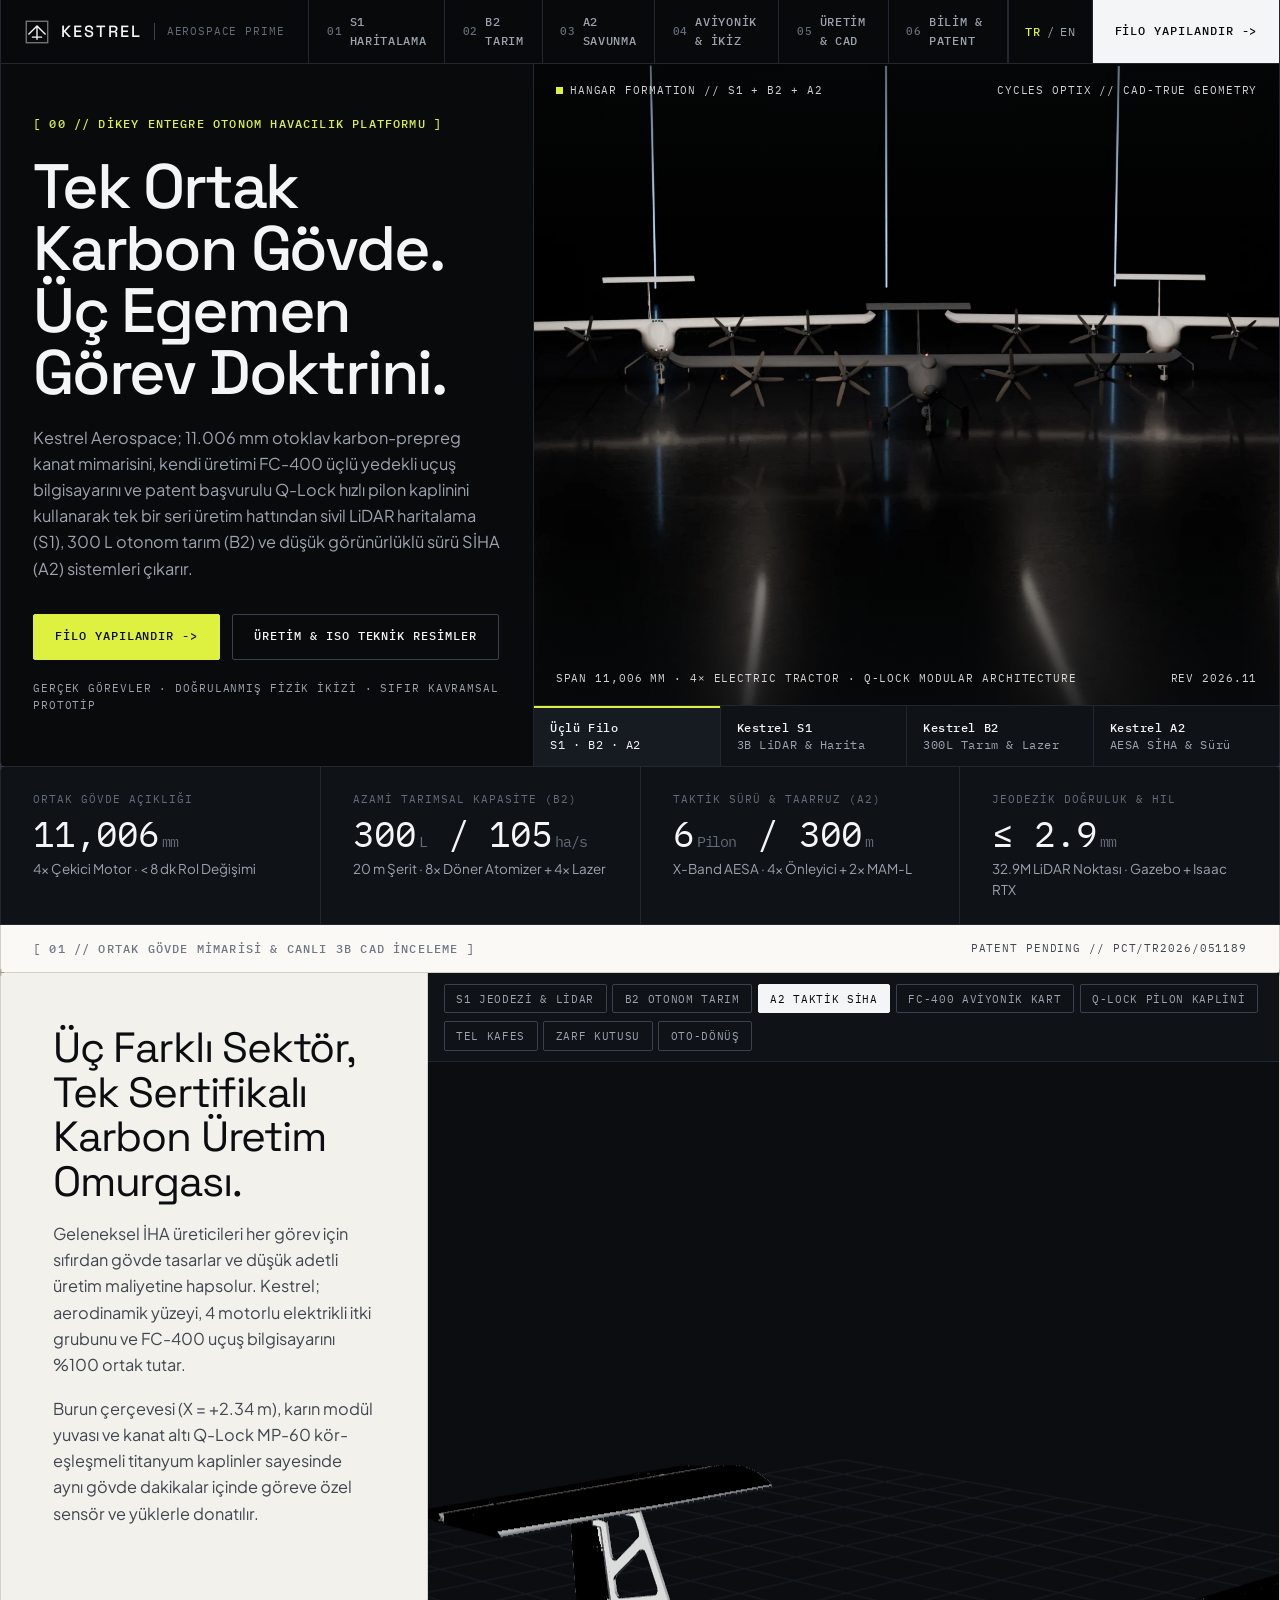
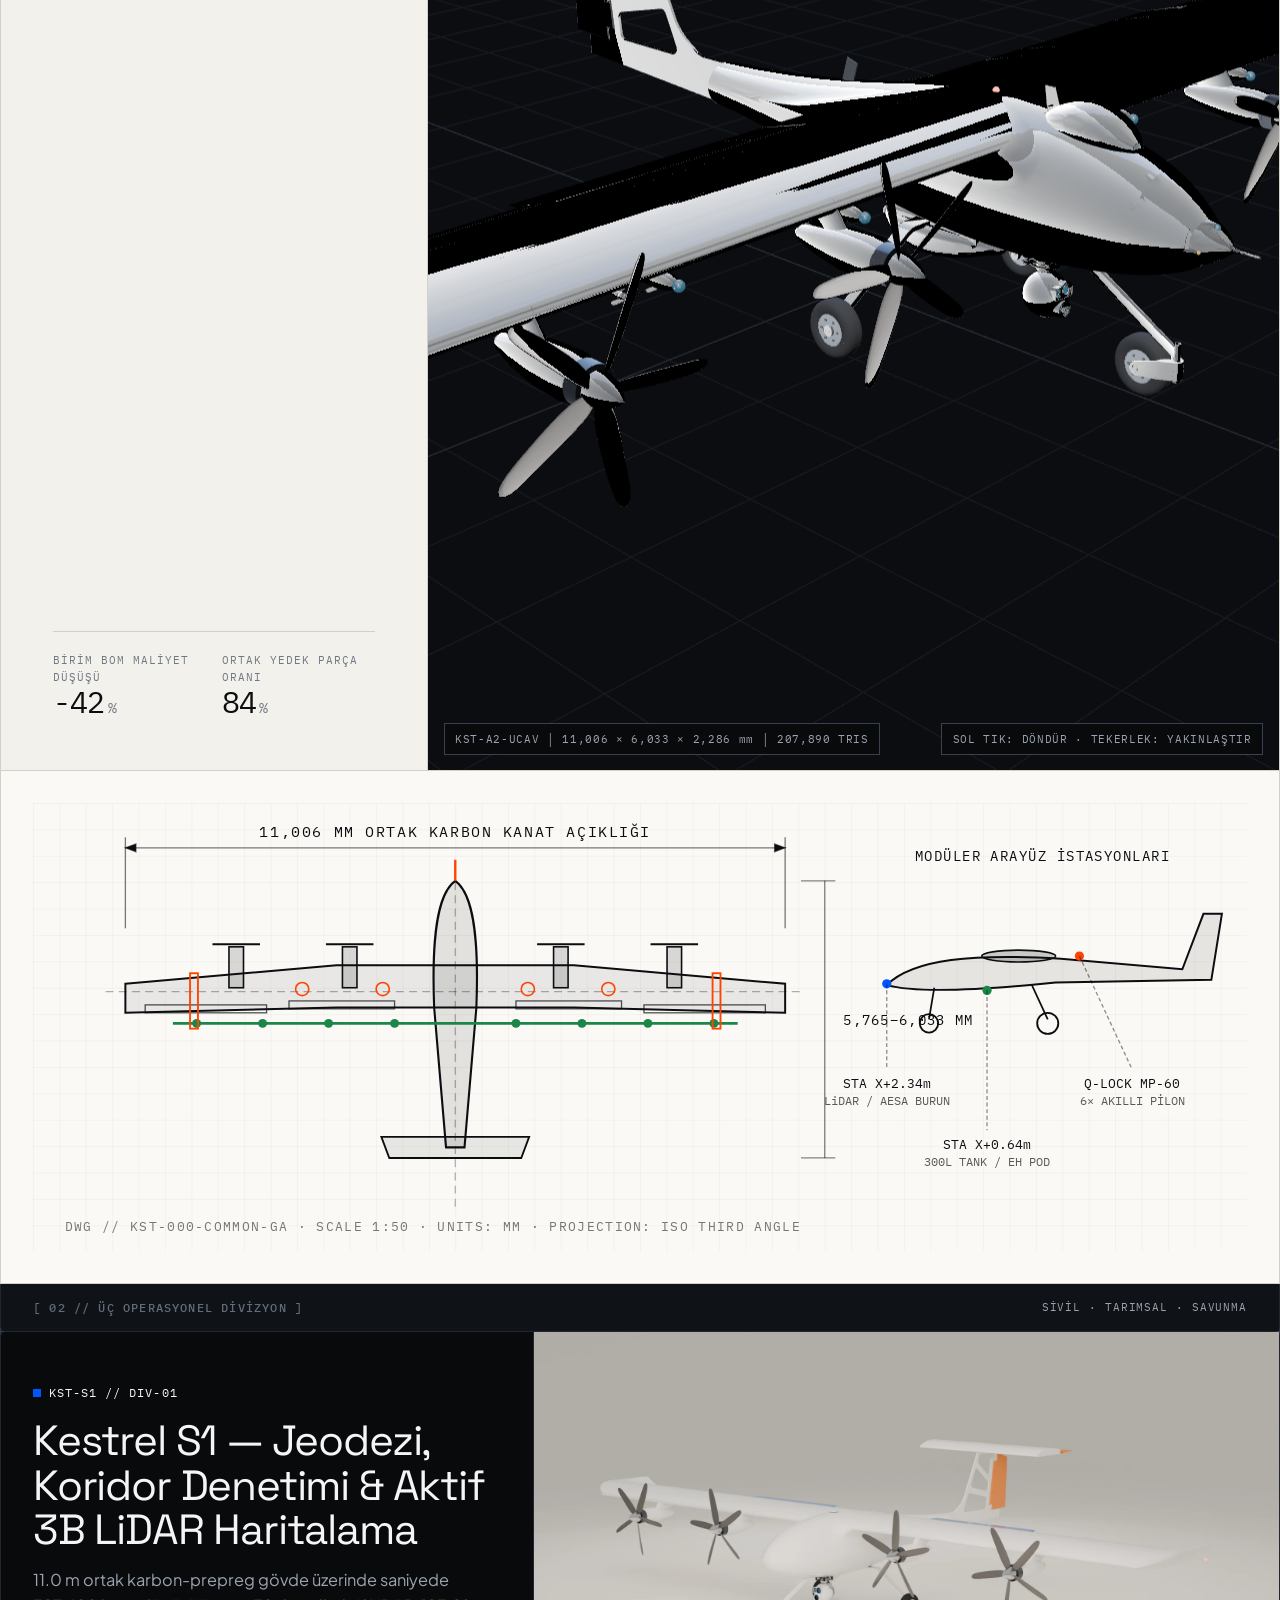
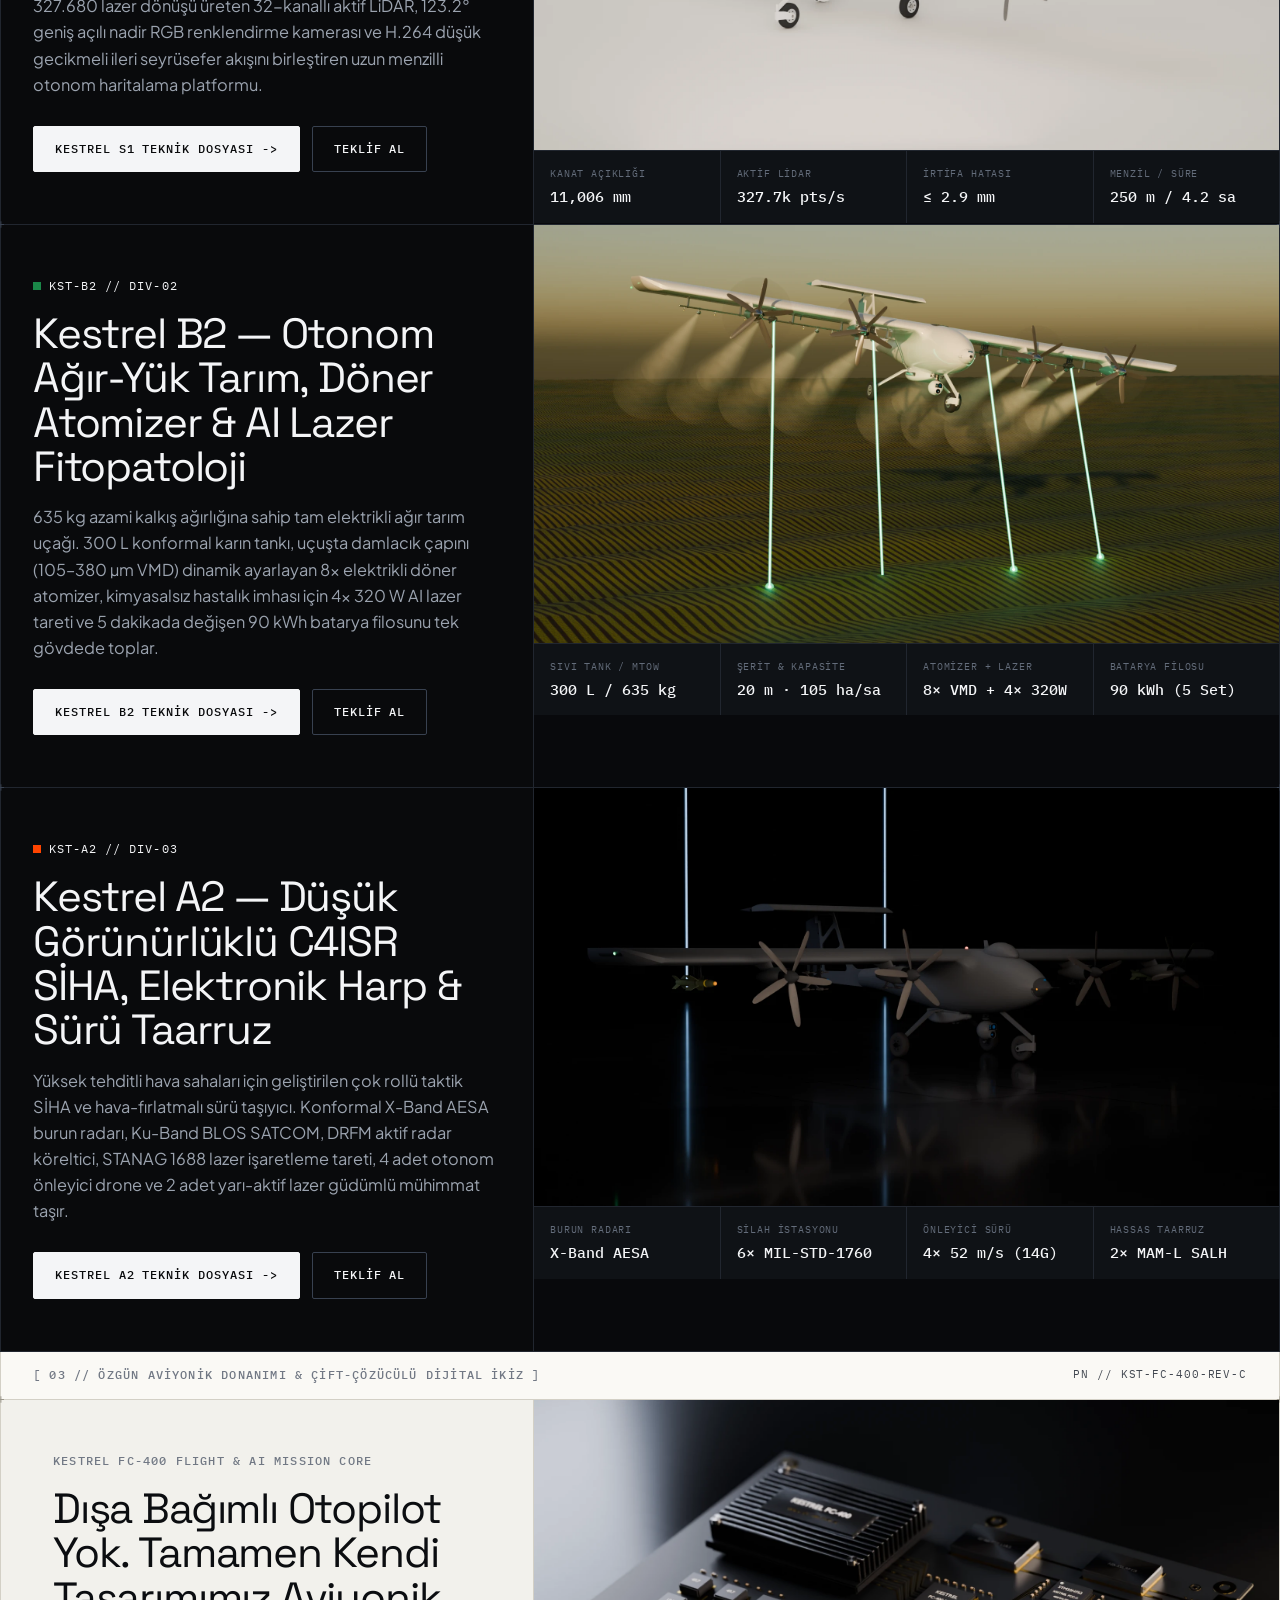
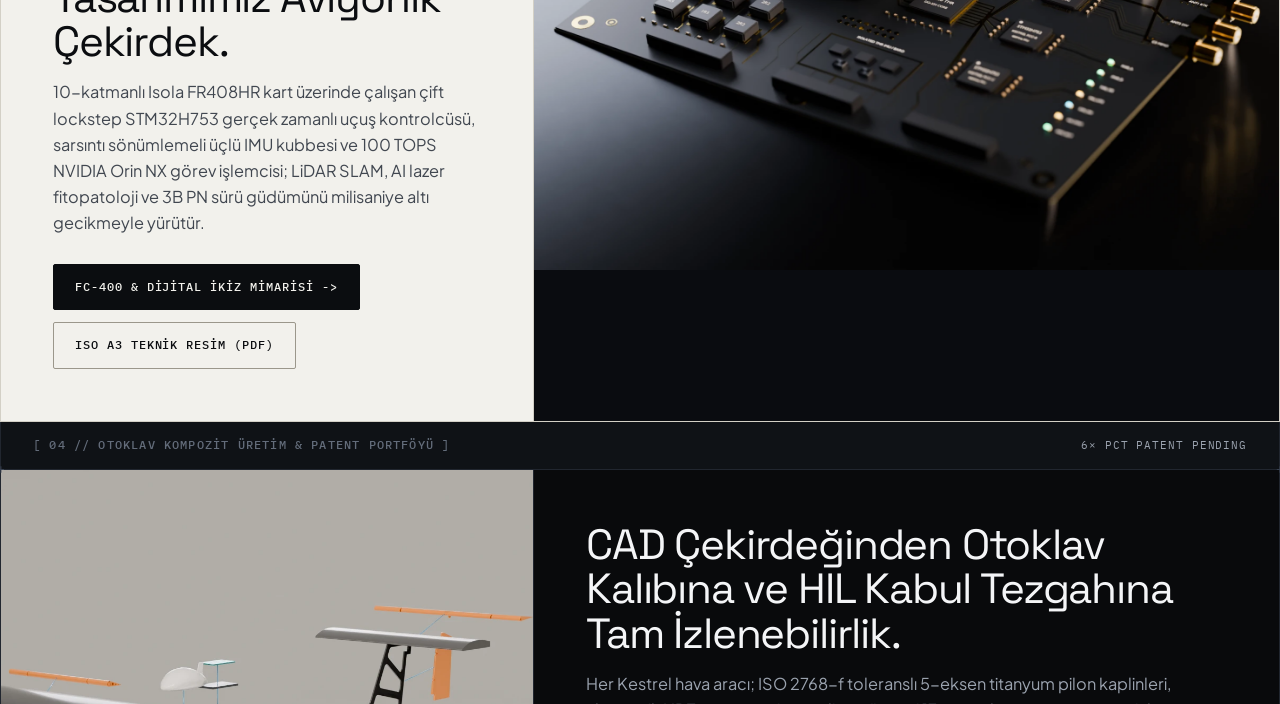
==== index.html @ 2db82fa2 "feat: Kestrel Aerospace corporate platform (S1, B2, A2, FC-400, 3D CAD & ISO blueprints)" ====
<!DOCTYPE html>
<html lang="tr">
<head>
  <meta charset="UTF-8" />
  <meta name="viewport" content="width=device-width, initial-scale=1.0" />
  <title>KESTREL AEROSPACE — Otonom Havacılık, Tarım &amp; Taktik SİHA Sistemleri</title>
  <meta name="description" content="Kestrel Aerospace: 11.0 m ortak karbon-prepreg gövde mimarisi üzerinde S1 Aktif LiDAR Haritalama, B2 300L Otonom Tarım &amp; AI Lazer ve A2 Taktik SİHA &amp; Sürü sistemleri." />
  <link rel="preconnect" href="https://fonts.googleapis.com" />
  <link rel="preconnect" href="https://fonts.gstatic.com" crossorigin />
  <link href="https://fonts.googleapis.com/css2?family=IBM+Plex+Mono:wght@400;500;600&amp;family=Plus+Jakarta+Sans:wght@400;500;600&amp;family=Space+Grotesk:wght@400;500;600&amp;display=swap" rel="stylesheet" />
  <link rel="stylesheet" href="./css/kestrel.css" />
  <link rel="stylesheet" href="./assets/hil_rig_anatomy.css" onerror="this.remove()" />
  <script type="importmap">
  {
    "imports": {
      "three": "./vendor/three.module.js",
      "three/addons/": "./vendor/jsm/"
    }
  }
  </script>
</head>
<body>
  <header class="site-header" id="site-header"></header>
  <main id="app-root"></main>
  <footer class="site-footer" id="site-footer"></footer>
  <script type="module" src="./js/app.js"></script>
</body>
</html>
---- css/kestrel.css ----
/* ==========================================================================
   KESTREL AEROSPACE — INDUSTRIAL & SOVEREIGN AVIATION DESIGN SYSTEM
   Built on aerospace-web-craft (Pyka × Anduril × Quantum-Systems × Boom)
   Zero AI-Slop: 0–2px radii, 1px exposed hairlines, zero neon blur gradients.
   ========================================================================== */

:root {
  --font-display: 'Space Grotesk', -apple-system, BlinkMacSystemFont, sans-serif;
  --font-sans: 'Plus Jakarta Sans', -apple-system, BlinkMacSystemFont, sans-serif;
  --font-mono: 'IBM Plex Mono', ui-monospace, SFMono-Regular, Menlo, monospace;

  /* Dark Hangar / C2 Telemetry Chapter Tokens */
  --bg-obsidian: #090A0C;
  --bg-hangar: #0F1216;
  --bg-panel: #161B22;
  --ink-primary-dark: #F4F5F7;
  --ink-secondary-dark: #9BA3AF;
  --ink-muted-dark: #636C7A;
  --hairline-dark: #21262F;
  --hairline-dark-strong: #384150;

  /* Light Archival Drafting Paper Chapter Tokens */
  --bg-bone: #F2F1EC;
  --bg-paper: #FAF9F5;
  --bg-stone: #E5E3DB;
  --ink-primary-light: #0B0D10;
  --ink-secondary-light: #414750;
  --ink-muted-light: #717884;
  --hairline-light: #D3D0C6;
  --hairline-light-strong: #9B978B;

  /* Strictly Scoped Industrial Signal Accents (<5% area) */
  --signal-volt: #DFF140;
  --accent-s1: #0055FF;
  --accent-b2: #1A8748;
  --accent-b2-hi: #B8DF24;
  --accent-a2: #FF4400;
  --status-ok: #12B76A;
  --status-warn: #F79009;

  --container-max: 1440px;
  --header-h: 64px;
  --cell-pad-sm: 1.25rem;
  --cell-pad-md: 2rem;
  --cell-pad-lg: 3.25rem;
  --section-py: clamp(4rem, 7vw, 6.75rem);
  --radius-none: 0px;
  --radius-micro: 2px;
  --snap-fast: 120ms linear;
  --ease-mech: cubic-bezier(0.16, 1, 0.3, 1);
}

*, *::before, *::after {
  box-sizing: border-box;
}

html {
  font-size: 16px;
  scroll-behavior: smooth;
  -webkit-font-smoothing: antialiased;
  -moz-osx-font-smoothing: grayscale;
  background-color: var(--bg-obsidian);
  color: var(--ink-primary-dark);
}

body {
  margin: 0;
  font-family: var(--font-sans);
  font-weight: 400;
  line-height: 1.55;
  background-color: var(--bg-obsidian);
  color: var(--ink-primary-dark);
  overflow-x: hidden;
}

img, svg, canvas, video {
  display: block;
  max-width: 100%;
}

button, input, select, textarea {
  font-family: inherit;
}

/* Numeric Precision Discipline */
.tnum, table, .metric-val, .spec-val, .eyebrow, .mono, code {
  font-variant-numeric: tabular-nums slashed-zero;
  font-feature-settings: "tnum" 1, "zero" 1;
}

.mono {
  font-family: var(--font-mono);
}

/* Chapter Themes */
[data-theme="dark"] {
  --bg-canvas: var(--bg-obsidian);
  --bg-surface: var(--bg-hangar);
  --bg-elevated: var(--bg-panel);
  --ink-primary: var(--ink-primary-dark);
  --ink-secondary: var(--ink-secondary-dark);
  --ink-muted: var(--ink-muted-dark);
  --hairline: var(--hairline-dark);
  --hairline-strong: var(--hairline-dark-strong);
  background-color: var(--bg-canvas);
  color: var(--ink-primary);
}

[data-theme="light"] {
  --bg-canvas: var(--bg-bone);
  --bg-surface: var(--bg-paper);
  --bg-elevated: var(--bg-stone);
  --ink-primary: var(--ink-primary-light);
  --ink-secondary: var(--ink-secondary-light);
  --ink-muted: var(--ink-muted-light);
  --hairline: var(--hairline-light);
  --hairline-strong: var(--hairline-light-strong);
  background-color: var(--bg-canvas);
  color: var(--ink-primary);
}

[data-div="s1"] { --accent-div: var(--accent-s1); }
[data-div="b2"] { --accent-div: var(--accent-b2); }
[data-div="a2"] { --accent-div: var(--accent-a2); }

/* ==========================================================================
   STICKY SWISS AEROSPACE HEADER & NAVIGATION
   ========================================================================== */
.site-header {
  position: sticky;
  top: 0;
  z-index: 90;
  height: var(--header-h);
  width: 100%;
  background: rgba(9, 10, 12, 0.92);
  backdrop-filter: blur(8px);
  border-bottom: 1px solid var(--hairline-dark);
  color: var(--ink-primary-dark);
}

.header-inner {
  max-width: var(--container-max);
  height: 100%;
  margin: 0 auto;
  border-inline: 1px solid var(--hairline-dark);
  display: flex;
  align-items: stretch;
  justify-content: space-between;
}

.brand-cell {
  display: flex;
  align-items: center;
  gap: 0.75rem;
  padding: 0 1.5rem;
  border-right: 1px solid var(--hairline-dark);
  text-decoration: none;
  color: var(--ink-primary-dark);
  white-space: nowrap;
}

.brand-mark {
  width: 24px;
  height: 24px;
  flex-shrink: 0;
}

.brand-wordmark {
  font-family: var(--font-display);
  font-weight: 500;
  font-size: 1.02rem;
  letter-spacing: 0.12em;
  text-transform: uppercase;
}

.brand-sub {
  font-family: var(--font-mono);
  font-size: 0.66rem;
  letter-spacing: 0.08em;
  color: var(--ink-muted-dark);
  border-left: 1px solid var(--hairline-dark-strong);
  padding-left: 0.75rem;
}

.nav-links {
  display: flex;
  align-items: stretch;
  flex: 1;
}

.nav-item {
  display: inline-flex;
  align-items: center;
  gap: 0.45rem;
  padding: 0 1.1rem;
  border-right: 1px solid var(--hairline-dark);
  font-family: var(--font-mono);
  font-size: 0.73rem;
  font-weight: 500;
  letter-spacing: 0.06em;
  text-transform: uppercase;
  color: var(--ink-secondary-dark);
  text-decoration: none;
  background: transparent;
  border-top: none;
  border-bottom: none;
  border-left: none;
  cursor: pointer;
  transition: color var(--snap-fast), background-color var(--snap-fast);
  position: relative;
}

.nav-item .idx {
  color: var(--ink-muted-dark);
  font-size: 0.68rem;
}

.nav-item:hover,
.nav-item.active {
  color: var(--ink-primary-dark);
  background-color: var(--bg-hangar);
}

.nav-item.active::after {
  content: '';
  position: absolute;
  left: 0;
  right: 0;
  bottom: 0;
  height: 2px;
  background: var(--signal-volt);
}

.header-actions {
  display: flex;
  align-items: stretch;
}

.lang-toggle {
  display: inline-flex;
  align-items: center;
  gap: 0.35rem;
  padding: 0 1rem;
  border: none;
  border-left: 1px solid var(--hairline-dark);
  background: transparent;
  color: var(--ink-secondary-dark);
  font-family: var(--font-mono);
  font-size: 0.72rem;
  letter-spacing: 0.08em;
  cursor: pointer;
  transition: background-color var(--snap-fast), color var(--snap-fast);
}

.lang-toggle:hover {
  background: var(--bg-hangar);
  color: var(--ink-primary-dark);
}

.lang-toggle .active-lang {
  color: var(--signal-volt);
  font-weight: 500;
}

.header-cta {
  display: inline-flex;
  align-items: center;
  gap: 0.5rem;
  padding: 0 1.35rem;
  background: var(--ink-primary-dark);
  color: var(--bg-obsidian);
  border-left: 1px solid var(--hairline-dark);
  font-family: var(--font-mono);
  font-size: 0.73rem;
  font-weight: 500;
  letter-spacing: 0.08em;
  text-transform: uppercase;
  text-decoration: none;
  transition: background-color var(--snap-fast), color var(--snap-fast);
  white-space: nowrap;
}

.header-cta:hover {
  background: var(--signal-volt);
  color: var(--bg-obsidian);
}

.mobile-menu-btn {
  display: none;
  align-items: center;
  justify-content: center;
  width: 56px;
  background: transparent;
  border: none;
  border-left: 1px solid var(--hairline-dark);
  color: var(--ink-primary-dark);
  font-family: var(--font-mono);
  font-size: 0.75rem;
  cursor: pointer;
}

/* ==========================================================================
   STRUCTURAL 12-COLUMN SWISS HAIRLINE GRID & REGISTRATION MARKS
   ========================================================================== */
.chapter {
  width: 100%;
  border-bottom: 1px solid var(--hairline);
  position: relative;
}

.rail {
  max-width: var(--container-max);
  margin: 0 auto;
  border-inline: 1px solid var(--hairline);
  position: relative;
}

.fiducial-row {
  position: relative;
}

.fiducial-row::before,
.fiducial-row::after {
  content: '+';
  position: absolute;
  top: -8px;
  font-family: var(--font-mono);
  font-size: 13px;
  line-height: 1;
  color: var(--hairline-strong);
  pointer-events: none;
  z-index: 4;
}

.fiducial-row::before { left: -4.5px; }
.fiducial-row::after { right: -4.5px; }

.section-header-bar {
  display: flex;
  align-items: center;
  justify-content: space-between;
  gap: 1rem;
  padding: 0.9rem var(--cell-pad-md);
  border-bottom: 1px solid var(--hairline);
  background: var(--bg-surface);
}

.eyebrow {
  font-family: var(--font-mono);
  font-size: 0.74rem;
  font-weight: 500;
  letter-spacing: 0.10em;
  text-transform: uppercase;
  color: var(--ink-muted);
}

.eyebrow-tag {
  font-family: var(--font-mono);
  font-size: 0.70rem;
  letter-spacing: 0.08em;
  text-transform: uppercase;
  color: var(--ink-secondary);
}

/* Typography Hierarchy */
.h-hero {
  font-family: var(--font-display);
  font-size: clamp(2.45rem, 4.9vw, 4.75rem);
  font-weight: 500;
  line-height: 0.99;
  letter-spacing: -0.035em;
  margin: 0;
}

.h-chapter {
  font-family: var(--font-display);
  font-size: clamp(1.85rem, 3.3vw, 3.15rem);
  font-weight: 400;
  line-height: 1.05;
  letter-spacing: -0.028em;
  margin: 0;
}

.h-sub {
  font-family: var(--font-display);
  font-size: clamp(1.2rem, 1.7vw, 1.55rem);
  font-weight: 500;
  line-height: 1.18;
  letter-spacing: -0.016em;
  margin: 0;
}

.prose {
  font-size: 1.02rem;
  line-height: 1.6;
  color: var(--ink-secondary);
  max-width: 62ch;
  margin: 0;
}

/* Hairline Cell Layouts */
.cells-4 {
  display: grid;
  grid-template-columns: repeat(4, minmax(0, 1fr));
  gap: 1px;
  background: var(--hairline);
}

.cells-3 {
  display: grid;
  grid-template-columns: repeat(3, minmax(0, 1fr));
  gap: 1px;
  background: var(--hairline);
}

.cells-2 {
  display: grid;
  grid-template-columns: repeat(2, minmax(0, 1fr));
  gap: 1px;
  background: var(--hairline);
}

.split-4-8 {
  display: grid;
  grid-template-columns: 4fr 8fr;
  gap: 1px;
  background: var(--hairline);
}

.split-5-7 {
  display: grid;
  grid-template-columns: 5fr 7fr;
  gap: 1px;
  background: var(--hairline);
}

.cell {
  background: var(--bg-canvas);
  padding: var(--cell-pad-md);
}

.cell-surface {
  background: var(--bg-surface);
  padding: var(--cell-pad-md);
}

.cell-lg {
  background: var(--bg-canvas);
  padding: var(--cell-pad-lg);
}

/* Mechanical Buttons */
.btn-row {
  display: flex;
  flex-wrap: wrap;
  gap: 0.75rem;
  align-items: center;
}

.btn {
  display: inline-flex;
  align-items: center;
  gap: 0.65rem;
  padding: 0.8rem 1.3rem;
  border-radius: var(--radius-micro);
  border: 1px solid var(--ink-primary);
  background: var(--ink-primary);
  color: var(--bg-canvas);
  font-family: var(--font-mono);
  font-size: 0.76rem;
  font-weight: 500;
  letter-spacing: 0.08em;
  text-transform: uppercase;
  text-decoration: none;
  cursor: pointer;
  transition: background-color var(--snap-fast), color var(--snap-fast), border-color var(--snap-fast);
}

.btn:hover {
  background: transparent;
  color: var(--ink-primary);
}

.btn-outline {
  background: transparent;
  color: var(--ink-primary);
  border: 1px solid var(--hairline-strong);
}

.btn-outline:hover {
  background: var(--ink-primary);
  color: var(--bg-canvas);
  border-color: var(--ink-primary);
}

.btn-volt {
  background: var(--signal-volt);
  color: #090A0C;
  border-color: var(--signal-volt);
}

.btn-volt:hover {
  background: transparent;
  color: var(--signal-volt);
}

/* ==========================================================================
   HERO CHAPTER & METRIC LEDGER
   ========================================================================== */
.hero-grid {
  display: grid;
  grid-template-columns: 5fr 7fr;
  gap: 1px;
  background: var(--hairline);
  min-height: 610px;
}

.hero-copy-cell {
  background: var(--bg-canvas);
  padding: clamp(2.2rem, 4vw, 3.75rem) var(--cell-pad-md);
  display: flex;
  flex-direction: column;
  justify-content: space-between;
  gap: 2rem;
}

.hero-media-cell {
  background: #07080A;
  position: relative;
  overflow: hidden;
  display: flex;
  flex-direction: column;
  justify-content: space-between;
}

.hero-render-wrap {
  position: relative;
  width: 100%;
  flex: 1;
  min-height: 440px;
  background: #07080A;
}

.hero-render-wrap img {
  width: 100%;
  height: 100%;
  object-fit: cover;
  object-position: center;
}

.hero-hud-overlay {
  position: absolute;
  inset: 0;
  pointer-events: none;
  display: flex;
  flex-direction: column;
  justify-content: space-between;
  padding: 1.15rem 1.35rem;
  background: linear-gradient(180deg, rgba(9,10,12,0.52) 0%, rgba(9,10,12,0) 26%, rgba(9,10,12,0) 72%, rgba(9,10,12,0.78) 100%);
}

.hud-bar {
  display: flex;
  justify-content: space-between;
  align-items: center;
  gap: 1rem;
  font-family: var(--font-mono);
  font-size: 0.70rem;
  letter-spacing: 0.08em;
  color: rgba(244, 245, 247, 0.86);
  text-transform: uppercase;
}

.status-dot {
  display: inline-block;
  width: 7px;
  height: 7px;
  background: var(--signal-volt);
  margin-right: 0.45rem;
}

.hero-switcher-bar {
  display: grid;
  grid-template-columns: repeat(4, minmax(0, 1fr));
  gap: 1px;
  background: var(--hairline-dark);
  border-top: 1px solid var(--hairline-dark);
}

.hero-switch-btn {
  background: var(--bg-hangar);
  color: var(--ink-secondary-dark);
  border: none;
  padding: 0.85rem 1rem;
  text-align: left;
  cursor: pointer;
  font-family: var(--font-mono);
  font-size: 0.72rem;
  letter-spacing: 0.05em;
  transition: background-color var(--snap-fast), color var(--snap-fast);
}

.hero-switch-btn strong {
  display: block;
  color: var(--ink-primary-dark);
  font-weight: 500;
  margin-bottom: 0.15rem;
}

.hero-switch-btn.active,
.hero-switch-btn:hover {
  background: var(--bg-panel);
  color: var(--ink-primary-dark);
}

.hero-switch-btn.active {
  box-shadow: inset 0 2px 0 var(--signal-volt);
}

/* Metric Cells */
.metric-cell {
  background: var(--bg-surface);
  padding: 1.5rem var(--cell-pad-md);
  display: flex;
  flex-direction: column;
  gap: 0.4rem;
}

.metric-label {
  font-family: var(--font-mono);
  font-size: 0.70rem;
  letter-spacing: 0.09em;
  text-transform: uppercase;
  color: var(--ink-muted);
}

.metric-val {
  font-family: var(--font-mono);
  font-size: clamp(1.75rem, 2.8vw, 2.65rem);
  font-weight: 400;
  letter-spacing: -0.03em;
  line-height: 1.05;
  color: var(--ink-primary);
}

.metric-val .unit {
  font-size: 0.92rem;
  color: var(--ink-muted);
  margin-left: 0.2rem;
}

.metric-sub {
  font-size: 0.84rem;
  color: var(--ink-secondary);
}

/* Commercial Sub-Bar (Pyka Pelican-2 style) */
.commercial-strip {
  display: flex;
  flex-wrap: wrap;
  align-items: center;
  justify-content: space-between;
  gap: 1rem;
  padding: 0.95rem var(--cell-pad-md);
  border-bottom: 1px solid var(--hairline);
  background: var(--bg-surface);
  font-family: var(--font-mono);
  font-size: 0.78rem;
  letter-spacing: 0.05em;
}

.commercial-strip .pipes {
  display: flex;
  flex-wrap: wrap;
  gap: 1.25rem;
  align-items: center;
}

.commercial-strip .pipe-sep {
  color: var(--hairline-strong);
}

/* ==========================================================================
   DIVISION SHOWCASE CARDS & ORTHOGRAPHIC SILHOUETTES
   ========================================================================== */
.division-row {
  display: grid;
  grid-template-columns: 5fr 7fr;
  gap: 1px;
  background: var(--hairline);
  border-bottom: 1px solid var(--hairline);
}

.division-row:last-child {
  border-bottom: none;
}

.division-info {
  background: var(--bg-canvas);
  padding: var(--cell-pad-lg) var(--cell-pad-md);
  display: flex;
  flex-direction: column;
  justify-content: space-between;
  gap: 1.75rem;
}

.division-badge {
  display: inline-flex;
  align-items: center;
  gap: 0.5rem;
  font-family: var(--font-mono);
  font-size: 0.72rem;
  letter-spacing: 0.09em;
  text-transform: uppercase;
  color: var(--ink-primary);
}

.division-badge::before {
  content: '';
  width: 8px;
  height: 8px;
  background: var(--accent-div, var(--signal-volt));
}

.division-visual {
  background: #08090C;
  display: flex;
  flex-direction: column;
}

.division-render {
  width: 100%;
  aspect-ratio: 16 / 9;
  object-fit: cover;
  border-bottom: 1px solid var(--hairline);
}

.mini-spec-strip {
  display: grid;
  grid-template-columns: repeat(4, minmax(0, 1fr));
  gap: 1px;
  background: var(--hairline);
}

.mini-spec {
  background: var(--bg-surface);
  padding: 0.85rem 1rem;
}

.mini-spec .k {
  display: block;
  font-family: var(--font-mono);
  font-size: 0.65rem;
  letter-spacing: 0.08em;
  text-transform: uppercase;
  color: var(--ink-muted);
  margin-bottom: 0.2rem;
}

.mini-spec .v {
  font-family: var(--font-mono);
  font-size: 0.92rem;
  font-weight: 500;
  color: var(--ink-primary);
}

/* ==========================================================================
   INTERACTIVE THREE.JS 3D CAD / GLB HARDWARE VIEWPORT
   ========================================================================== */
.cad-viewer-shell {
  background: #0B0D11;
  color: var(--ink-primary-dark);
  display: flex;
  flex-direction: column;
  height: 100%;
  min-height: 520px;
}

.cad-toolbar {
  display: flex;
  flex-wrap: wrap;
  justify-content: space-between;
  align-items: center;
  gap: 0.5rem;
  padding: 0.65rem 1rem;
  border-bottom: 1px solid var(--hairline-dark);
  background: var(--bg-hangar);
}

.cad-btn-group {
  display: flex;
  flex-wrap: wrap;
  gap: 0.35rem;
}

.cad-chip {
  padding: 0.42rem 0.72rem;
  border-radius: var(--radius-micro);
  border: 1px solid var(--hairline-dark-strong);
  background: transparent;
  color: var(--ink-secondary-dark);
  font-family: var(--font-mono);
  font-size: 0.69rem;
  letter-spacing: 0.06em;
  text-transform: uppercase;
  cursor: pointer;
  transition: all var(--snap-fast);
}

.cad-chip:hover,
.cad-chip.active {
  background: var(--ink-primary-dark);
  color: var(--bg-obsidian);
  border-color: var(--ink-primary-dark);
}

.cad-stage {
  position: relative;
  flex: 1;
  min-height: 430px;
  width: 100%;
  cursor: grab;
  overflow: hidden;
}

.cad-stage:active {
  cursor: grabbing;
}

.cad-stage canvas {
  width: 100% !important;
  height: 100% !important;
  display: block;
}

.cad-telemetry-overlay {
  position: absolute;
  left: 1rem;
  bottom: 0.9rem;
  right: 1rem;
  display: flex;
  justify-content: space-between;
  align-items: flex-end;
  pointer-events: none;
  font-family: var(--font-mono);
  font-size: 0.69rem;
  letter-spacing: 0.06em;
  color: var(--ink-secondary-dark);
}

.cad-dim-pill {
  background: rgba(9, 10, 12, 0.84);
  border: 1px solid var(--hairline-dark-strong);
  padding: 0.4rem 0.65rem;
}

/* ==========================================================================
   SPECIFICATION TABLES & COMPARE MATRIX
   ========================================================================== */
.spec-tabs {
  display: flex;
  flex-wrap: wrap;
  border-bottom: 1px solid var(--hairline);
  background: var(--bg-surface);
}

.spec-tab-btn {
  padding: 0.9rem 1.35rem;
  border: none;
  border-right: 1px solid var(--hairline);
  background: transparent;
  color: var(--ink-muted);
  font-family: var(--font-mono);
  font-size: 0.74rem;
  font-weight: 500;
  letter-spacing: 0.08em;
  text-transform: uppercase;
  cursor: pointer;
  transition: all var(--snap-fast);
}

.spec-tab-btn.active,
.spec-tab-btn:hover {
  background: var(--bg-canvas);
  color: var(--ink-primary);
}

.spec-tab-btn.active {
  box-shadow: inset 0 2px 0 var(--ink-primary);
}

.spec-table {
  width: 100%;
  border-collapse: collapse;
  font-size: 0.92rem;
}

.spec-table th,
.spec-table td {
  padding: 0.88rem 1.25rem;
  border-bottom: 1px solid var(--hairline);
  text-align: left;
  vertical-align: top;
}

.spec-table th {
  font-family: var(--font-mono);
  font-size: 0.72rem;
  font-weight: 500;
  letter-spacing: 0.08em;
  text-transform: uppercase;
  color: var(--ink-muted);
  width: 36%;
}

.spec-table td.val {
  font-family: var(--font-mono);
  font-weight: 500;
  color: var(--ink-primary);
}

.spec-table tr:last-child th,
.spec-table tr:last-child td {
  border-bottom: none;
}

/* ==========================================================================
   ISO ENGINEERING BLUEPRINTS, PATENTS & CALCULATORS
   ========================================================================== */
.blueprint-card {
  background: var(--bg-surface);
  display: flex;
  flex-direction: column;
  justify-content: space-between;
}

.blueprint-frame {
  background: #FFFFFF;
  padding: 0.75rem;
  border-bottom: 1px solid var(--hairline);
  aspect-ratio: 1.414 / 1;
  display: flex;
  align-items: center;
  justify-content: center;
  overflow: hidden;
}

.blueprint-frame img {
  width: 100%;
  height: 100%;
  object-fit: contain;
}

.blueprint-meta {
  padding: 1.25rem;
  display: flex;
  flex-direction: column;
  gap: 0.75rem;
}

.patent-row {
  display: grid;
  grid-template-columns: 200px 1fr 170px;
  gap: 1px;
  background: var(--hairline);
  border-bottom: 1px solid var(--hairline);
}

.patent-row > div {
  background: var(--bg-canvas);
  padding: 1.35rem 1.5rem;
}

.status-pill {
  display: inline-flex;
  align-items: center;
  gap: 0.4rem;
  padding: 0.28rem 0.6rem;
  border: 1px solid var(--hairline-strong);
  font-family: var(--font-mono);
  font-size: 0.68rem;
  letter-spacing: 0.07em;
  text-transform: uppercase;
}

/* Interactive Calculators & Fleet Configurator Controls */
.calc-control {
  margin-bottom: 1.25rem;
}

.calc-control label {
  display: flex;
  justify-content: space-between;
  font-family: var(--font-mono);
  font-size: 0.75rem;
  letter-spacing: 0.06em;
  text-transform: uppercase;
  margin-bottom: 0.45rem;
  color: var(--ink-secondary);
}

.calc-control input[type="range"] {
  width: 100%;
  accent-color: var(--ink-primary);
  cursor: pointer;
}

.form-field {
  display: flex;
  flex-direction: column;
  gap: 0.4rem;
  margin-bottom: 1.1rem;
}

.form-field label {
  font-family: var(--font-mono);
  font-size: 0.72rem;
  letter-spacing: 0.08em;
  text-transform: uppercase;
  color: var(--ink-muted);
}

.form-input {
  padding: 0.75rem 0.9rem;
  border-radius: var(--radius-micro);
  border: 1px solid var(--hairline-strong);
  background: var(--bg-surface);
  color: var(--ink-primary);
  font-size: 0.94rem;
}

.form-input:focus {
  outline: 1px solid var(--signal-volt);
  border-color: var(--signal-volt);
}

.option-check {
  display: flex;
  align-items: flex-start;
  gap: 0.65rem;
  padding: 0.8rem 0.95rem;
  border: 1px solid var(--hairline);
  background: var(--bg-surface);
  cursor: pointer;
  margin-bottom: 0.55rem;
  font-size: 0.9rem;
}

/* Footer */
.site-footer {
  background: #060709;
  color: var(--ink-secondary-dark);
  border-top: 1px solid var(--hairline-dark);
}

.footer-grid {
  display: grid;
  grid-template-columns: 2fr 1fr 1fr 1fr;
  gap: 1px;
  background: var(--hairline-dark);
}

.footer-cell {
  background: #060709;
  padding: 2.5rem var(--cell-pad-md);
}

.footer-links {
  list-style: none;
  padding: 0;
  margin: 0.9rem 0 0;
  display: flex;
  flex-direction: column;
  gap: 0.55rem;
}

.footer-links a {
  color: var(--ink-secondary-dark);
  text-decoration: none;
  font-size: 0.88rem;
  transition: color var(--snap-fast);
}

.footer-links a:hover {
  color: var(--ink-primary-dark);
}

.footer-bottom {
  padding: 1.1rem var(--cell-pad-md);
  border-top: 1px solid var(--hairline-dark);
  display: flex;
  flex-wrap: wrap;
  justify-content: space-between;
  gap: 1rem;
  font-family: var(--font-mono);
  font-size: 0.71rem;
  color: var(--ink-muted-dark);
}

/* Responsive Breakpoints */
@media (max-width: 1120px) {
  .hero-grid,
  .split-4-8,
  .split-5-7,
  .division-row {
    grid-template-columns: 1fr;
  }
  .cells-4 {
    grid-template-columns: repeat(2, minmax(0, 1fr));
  }
  .cells-3 {
    grid-template-columns: 1fr;
  }
  .patent-row {
    grid-template-columns: 1fr;
  }
  .footer-grid {
    grid-template-columns: repeat(2, minmax(0, 1fr));
  }
  .brand-sub {
    display: none;
  }
}

@media (max-width: 860px) {
  .nav-links {
    display: none;
  }
  .nav-links.mobile-open {
    display: flex;
    flex-direction: column;
    position: absolute;
    top: var(--header-h);
    left: 0;
    right: 0;
    background: var(--bg-obsidian);
    border-bottom: 1px solid var(--hairline-dark);
    z-index: 95;
  }
  .nav-links.mobile-open .nav-item {
    padding: 0.95rem 1.5rem;
    border-right: none;
    border-bottom: 1px solid var(--hairline-dark);
  }
  .mobile-menu-btn {
    display: inline-flex;
  }
  .hero-switcher-bar,
  .mini-spec-strip,
  .cells-4,
  .cells-2,
  .footer-grid {
    grid-template-columns: 1fr;
  }
}

.chapter,
#home-cad-viewer,
#avionics-cad-viewer,
#hil-anatomy-mount,
#avionics-hil-mount,
#iso-blueprints {
  scroll-margin-top: 84px;
}
---- assets/hil_rig_anatomy.css ----
.iso{
  --anatomy-page:#0b0b0b;--anatomy-card:#131313;--anatomy-text:#a3a3a3;--anatomy-strong:#e6e6e6;--anatomy-muted:#6e6e6e;
  --anatomy-paper:#131313;--anatomy-face:#1b1b1b;--anatomy-top:#1c1c1c;
  --anatomy-shade-0:#0f0f0f;--anatomy-shade-1:#121212;--anatomy-shade-2:#151515;--anatomy-shade-3:#181818;
  --anatomy-lit-top:#262626;--anatomy-lit-shade:#1d1d1d;
  --anatomy-hi:#d4d4d4;--anatomy-mid:#6a6a6a;--anatomy-lo:#3e3e3e;--anatomy-faint:#2a2a2a;--anatomy-lit:#ffffff;
  --anatomy-halo:#050505;--anatomy-halo-opacity:.9;--anatomy-dot:#e6e6e6;
  --anatomy-red:#ff6b6b;--anatomy-green:#6be0a0;--anatomy-blue:#6b9bff;
  --anatomy-weight:.6px;--anatomy-ease:cubic-bezier(.32,.72,0,1);
  --anatomy-mono:ui-monospace,"SF Mono",Menlo,Consolas,monospace;
  --anatomy-lift:inset 0 1px 0 0 #ffffff0a,inset 0 0 0 1px #ffffff06,0 0 0 1px #00000026,0 1px 1px -.5px #00000014,0 3px 3px -1.5px #00000014,0 6px 6px -3px #00000014,0 12px 12px -6px #00000014;
}
.iso[data-theme="light"]{
  --anatomy-page:#f2f2ef;--anatomy-card:#fbfbfa;--anatomy-text:#57575a;--anatomy-strong:#18181a;--anatomy-muted:#8c8c90;
  --anatomy-paper:#fbfbfa;--anatomy-face:#ffffff;--anatomy-top:#ffffff;
  --anatomy-shade-0:#dcdcd9;--anatomy-shade-1:#e5e5e2;--anatomy-shade-2:#ededea;--anatomy-shade-3:#f4f4f1;
  --anatomy-lit-top:#ffffff;--anatomy-lit-shade:#eeeeeb;
  --anatomy-hi:#26262a;--anatomy-mid:#8a8a8f;--anatomy-lo:#b4b4b8;--anatomy-faint:#d4d4d6;--anatomy-lit:#000000;
  --anatomy-halo:#8a8a80;--anatomy-halo-opacity:.32;--anatomy-dot:#3a3a3e;
  --anatomy-red:#e5484d;--anatomy-green:#30a46c;--anatomy-blue:#3e63dd;
  --anatomy-lift:inset 0 1px 0 0 #ffffff,0 0 0 1px #0000000f,0 1px 1px -.5px #0000000a,0 3px 3px -1.5px #0000000a,0 6px 6px -3px #0000000a,0 12px 12px -6px #0000000a;
}
.iso-svg{display:block;width:100%;height:auto;overflow:visible}
.iso-svg path,.iso-svg circle{vector-effect:non-scaling-stroke}
.iso-fill{fill:var(--anatomy-paper);stroke:none}
.iso-solid[data-lit]>.iso-fill{fill:var(--anatomy-face)}
.iso-shade,.iso-top{stroke:none}
.iso-shade[data-shade="0"]{fill:var(--anatomy-shade-0)}
.iso-shade[data-shade="1"]{fill:var(--anatomy-shade-1)}
.iso-shade[data-shade="2"]{fill:var(--anatomy-shade-2)}
.iso-shade[data-shade="3"]{fill:var(--anatomy-shade-3)}
.iso-top{fill:var(--anatomy-top)}
.iso-solid[data-lit]>.iso-top{fill:var(--anatomy-lit-top)}
.iso-solid[data-lit]>.iso-shade{fill:var(--anatomy-lit-shade)}
.iso-solid[data-seamless]>.iso-shade,.iso-solid[data-seamless]>.iso-top{stroke-width:.4;stroke-linejoin:round}
.iso-solid[data-seamless]>.iso-shade[data-shade="0"]{stroke:var(--anatomy-shade-0)}
.iso-solid[data-seamless]>.iso-shade[data-shade="1"]{stroke:var(--anatomy-shade-1)}
.iso-solid[data-seamless]>.iso-shade[data-shade="2"]{stroke:var(--anatomy-shade-2)}
.iso-solid[data-seamless]>.iso-shade[data-shade="3"]{stroke:var(--anatomy-shade-3)}
.iso-solid[data-seamless]>.iso-top{stroke:var(--anatomy-top)}
.iso-solid[data-seamless][data-lit]>.iso-top{stroke:var(--anatomy-lit-top)}
.iso-solid[data-seamless][data-lit]>.iso-shade{stroke:var(--anatomy-lit-shade)}
.iso-solid[data-lit]>.iso-edge{stroke:var(--anatomy-lit)}
.iso-halo{fill:var(--anatomy-halo);stroke:none;filter:blur(9px);opacity:var(--anatomy-halo-opacity);transform:translateY(3px)}
.iso-line{fill:none;stroke:var(--anatomy-lo);stroke-width:var(--anatomy-weight);stroke-linecap:round;stroke-linejoin:round}
.iso-line[data-tone="hi"]{stroke:var(--anatomy-hi)}
.iso-line[data-tone="mid"]{stroke:var(--anatomy-mid)}
.iso-line[data-tone="lo"]{stroke:var(--anatomy-lo)}
.iso-line[data-tone="faint"]{stroke:var(--anatomy-faint)}
.iso-line[data-tone="lit"]{stroke:var(--anatomy-lit)}
.iso-line[data-tone="red"]{stroke:var(--anatomy-red)}
.iso-line[data-tone="green"]{stroke:var(--anatomy-green)}
.iso-line[data-tone="blue"]{stroke:var(--anatomy-blue)}
.iso-line[data-dotted]{stroke-dasharray:.01 3.5;stroke-width:1}
.iso-line[data-dashed]{stroke-dasharray:3 3}
.iso-line[data-flow]{stroke-dasharray:2 6}
.iso-wire-end{fill:var(--anatomy-paper);stroke:var(--anatomy-lo);stroke-width:var(--anatomy-weight)}
.iso-wire[data-tone="hi"] .iso-wire-end{stroke:var(--anatomy-hi)}
.iso-wire[data-tone="mid"] .iso-wire-end{stroke:var(--anatomy-mid)}
.iso-wire[data-tone="faint"] .iso-wire-end{stroke:var(--anatomy-faint)}
.iso-wire[data-tone="lit"] .iso-wire-end{stroke:var(--anatomy-lit)}
.iso-dots circle{fill:var(--anatomy-dot);stroke:none;opacity:.32}
.iso-dots[data-tone="hi"] circle{opacity:.85}
.iso-dots[data-tone="mid"] circle{opacity:.45}
.iso-dots[data-tone="lo"] circle{opacity:.22}
.iso-dots[data-tone="faint"] circle{opacity:.12}
.iso-face-text{fill:var(--anatomy-mid);font-family:var(--anatomy-mono);letter-spacing:.04em}
.iso-face-text[data-tone="hi"]{fill:var(--anatomy-hi)}
.iso-face-text[data-tone="lo"]{fill:var(--anatomy-lo)}
.iso-face-text[data-tone="faint"]{fill:var(--anatomy-faint)}
.tb-body{fill:var(--anatomy-shade-2);stroke:none}
.tb-shine{fill:var(--anatomy-top);stroke:none}
.tb-shade{fill:var(--anatomy-shade-0);stroke:none}
.tb-ring{fill:none;stroke:var(--anatomy-lo);stroke-width:.45;stroke-linecap:butt;stroke-linejoin:round}
.tb-ring[data-tone="mid"]{stroke:var(--anatomy-mid)}
.tb-ring[data-tone="faint"]{stroke:var(--anatomy-faint)}
.tb-ring[data-tone="hi"]{stroke:var(--anatomy-hi)}
@keyframes iso-flow{to{stroke-dashoffset:-32}}
@keyframes iso-pulse{0%,100%{opacity:.18}12%{opacity:1}40%{opacity:.18}}
.iso-line[data-flow]{animation:iso-flow 1600ms linear infinite}
.iso-dots circle[data-pulse]{animation:iso-pulse 1600ms steps(1,end) infinite;animation-delay:var(--pulse-at,0ms)}
.iso-figure{margin:32px 0 36px}
.iso-plate{position:relative;padding:52px 24px;border-radius:0;background:var(--anatomy-card);box-shadow:0 0 0 1px var(--anatomy-mid);--anatomy-paper:var(--anatomy-card)}
.iso-plate-corners{position:absolute;inset:18px 20px;pointer-events:none}
.iso-plate-corner{position:absolute;color:var(--anatomy-muted);font-family:var(--anatomy-mono);font-size:10.5px;line-height:1;letter-spacing:.04em;white-space:nowrap}
.iso-plate-corner[data-corner="fig"]{top:0;left:0;color:var(--anatomy-text)}
.iso-plate-corner[data-corner="title"]{top:0;right:0;text-transform:uppercase;letter-spacing:.1em}
.iso-plate-corner[data-corner="hint"]{bottom:0;left:0;text-transform:uppercase;letter-spacing:.1em}
.iso-plate-corner[data-corner="readout"]{right:0;bottom:0;color:var(--anatomy-text);font-variant-numeric:tabular-nums}
.iso-plate .iso-svg{margin:0 auto}
.iso-legend{display:grid;gap:8px;margin-top:12px;color:var(--anatomy-muted);font-size:13px;line-height:1.55}
.iso-keys{display:flex;flex-wrap:wrap;gap:6px 18px}
.iso-key{display:inline-flex;align-items:center;gap:7px}
.iso-swatch{width:16px;height:10px;flex:none;overflow:visible}
.iso-swatch path{fill:none;stroke:var(--anatomy-hi);stroke-width:1;vector-effect:non-scaling-stroke;stroke-linejoin:round;stroke-linecap:round}
.iso-swatch[data-mark="raised"] path,.iso-swatch[data-mark="flat"] path{stroke:var(--anatomy-mid)}
.iso-swatch[data-mark="lit"] path{stroke:var(--anatomy-lit)}
.iso-swatch[data-mark="dim"] path{stroke:var(--anatomy-lo)}
.iso-swatch[data-mark="dotted"] path{stroke-dasharray:.01 3;stroke-width:1.4}
.iso-swatch[data-mark="dashed"] path{stroke-dasharray:3 2.5}
.iso-swatch[data-mark="red"] path{stroke:var(--anatomy-red)}
.iso-swatch[data-mark="green"] path{stroke:var(--anatomy-green)}
.iso-swatch[data-mark="blue"] path{stroke:var(--anatomy-blue)}
.iso-swatch-crease{stroke:var(--anatomy-lo)!important}
@media (max-width:560px){.iso-plate{padding:48px 12px 70px}.iso-plate-corner[data-corner="hint"]{bottom:18px}}
@media (prefers-reduced-motion:reduce){.iso-line[data-flow],.iso-dots circle[data-pulse]{animation:none}}


.hil-anatomy-root{font-family:var(--anatomy-mono);color:var(--anatomy-text)}
.hil-anatomy-root .iso-figure{margin:0}
.hil-anatomy-root .iso-stage{cursor:ew-resize;touch-action:pan-y;user-select:none;outline:none}
.hil-anatomy-root .iso-stage:focus-visible{box-shadow:0 0 0 1px var(--anatomy-strong)}
.hil-anatomy-root .fc-scr-bg{fill:var(--anatomy-shade-0);stroke:none}
.hil-controls{display:flex;flex-wrap:wrap;align-items:center;justify-content:space-between;gap:10px 16px;margin-top:10px;padding:10px 14px;background:var(--anatomy-card);box-shadow:0 0 0 1px var(--anatomy-lo)}
.hil-mode-group{display:flex;flex-wrap:wrap;align-items:center;gap:6px}
.hil-ctrl-label{font-size:10px;text-transform:uppercase;letter-spacing:.09em;color:var(--anatomy-muted);margin-right:4px;white-space:nowrap}
.hil-mode-btn{appearance:none;border:1px solid var(--anatomy-lo);background:transparent;color:var(--anatomy-text);font-family:var(--anatomy-mono);font-size:10.5px;line-height:1;padding:6px 9px;cursor:pointer;letter-spacing:.04em;transition:border-color .18s,color .18s,background-color .18s}
.hil-mode-btn:hover{border-color:var(--anatomy-mid);color:var(--anatomy-strong)}
.hil-mode-btn[aria-pressed="true"]{border-color:var(--anatomy-lit);color:var(--anatomy-strong);background:var(--anatomy-shade-2)}
.hil-scrub-group{display:flex;align-items:center;gap:8px;flex:1 1 230px;max-width:310px}
.hil-scrub-slider{flex:1;accent-color:var(--anatomy-strong);cursor:ew-resize;height:4px}
.hil-scrub-val{font-size:10.5px;min-width:46px;text-align:right;color:var(--anatomy-strong);font-variant-numeric:tabular-nums}
@media (max-width:680px){
  .hil-anatomy-root .iso-plate{padding:58px 12px 68px}
  .hil-anatomy-root .iso-plate-corners{inset:14px 14px}
  .hil-anatomy-root .iso-plate-corner{font-size:9.5px}
  .hil-anatomy-root .iso-plate-corner[data-corner="title"]{top:15px;left:0;right:auto;white-space:normal;line-height:1.25}
  .hil-anatomy-root .iso-plate-corner[data-corner="hint"]{bottom:16px;left:0}
  .hil-anatomy-root .iso-plate-corner[data-corner="readout"]{bottom:0;left:0;right:auto;font-size:9px;letter-spacing:.02em}
  .hil-scrub-group{max-width:none;width:100%}
}
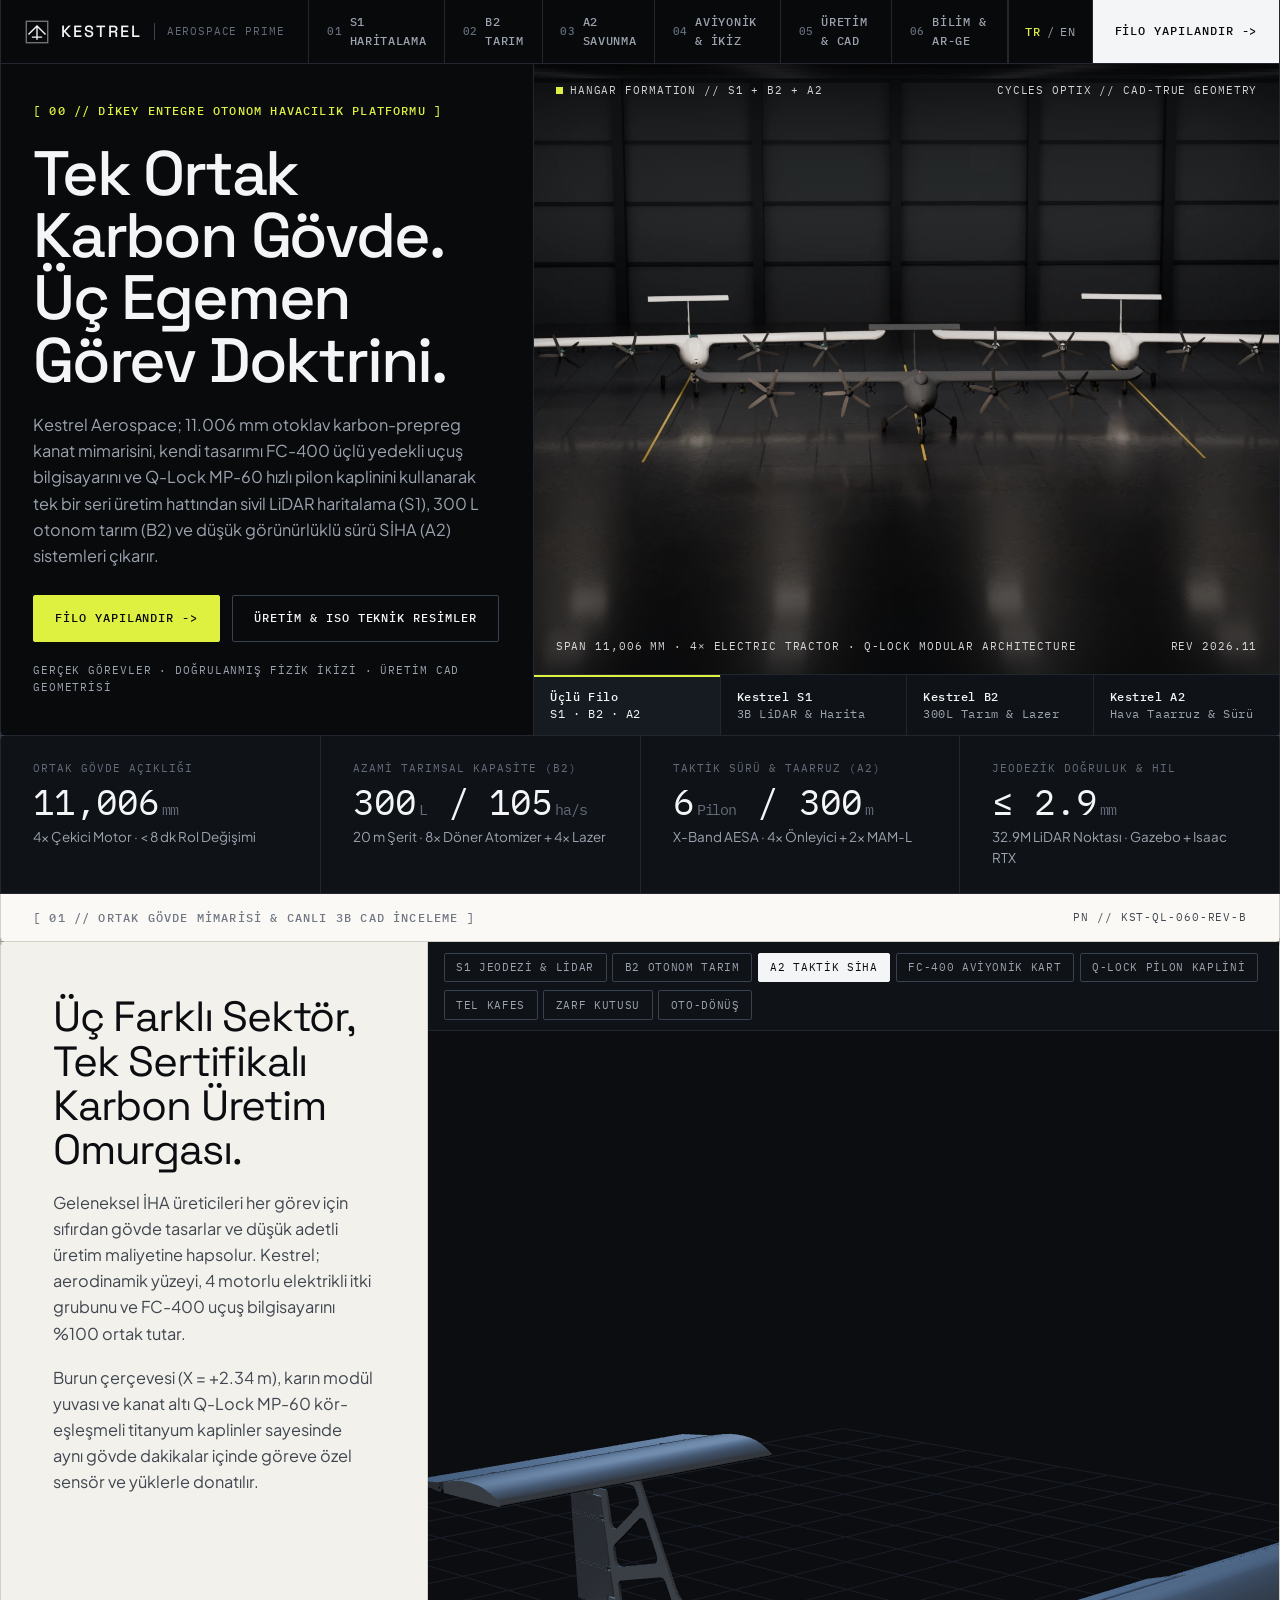
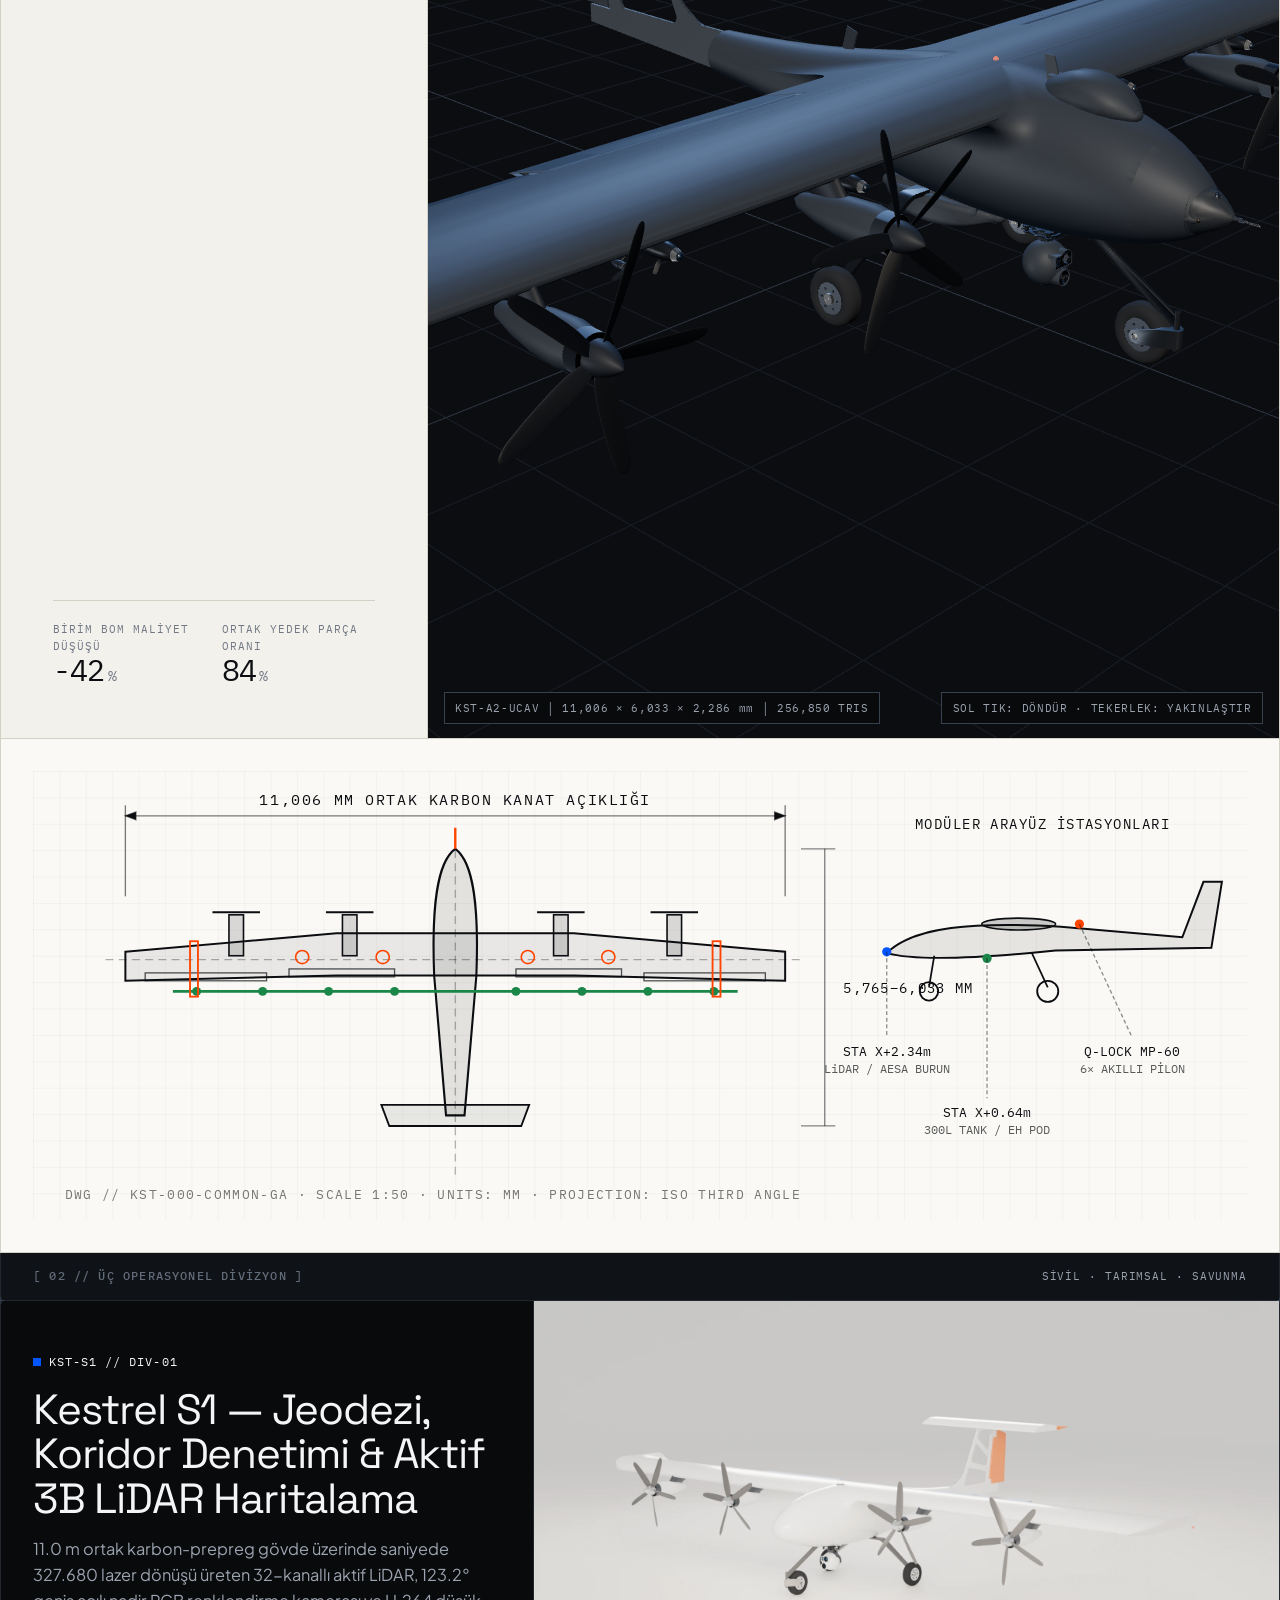
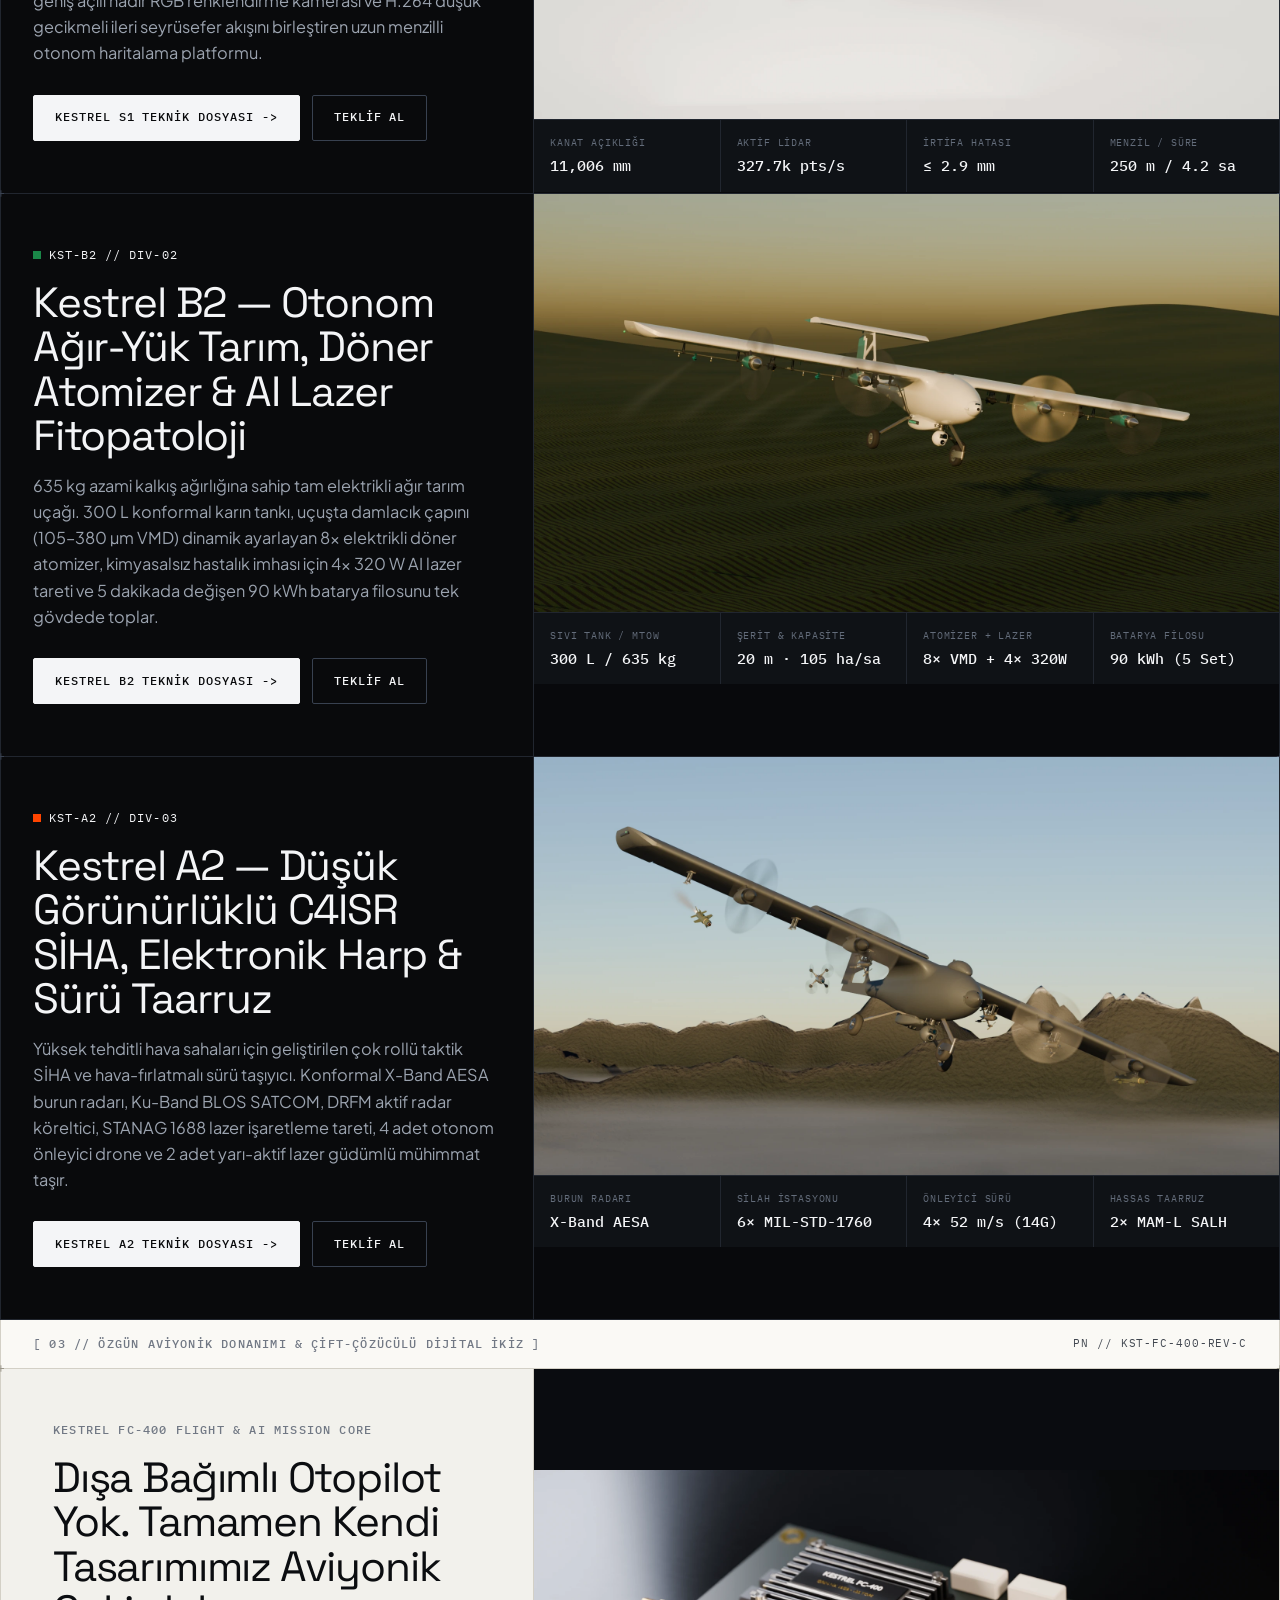
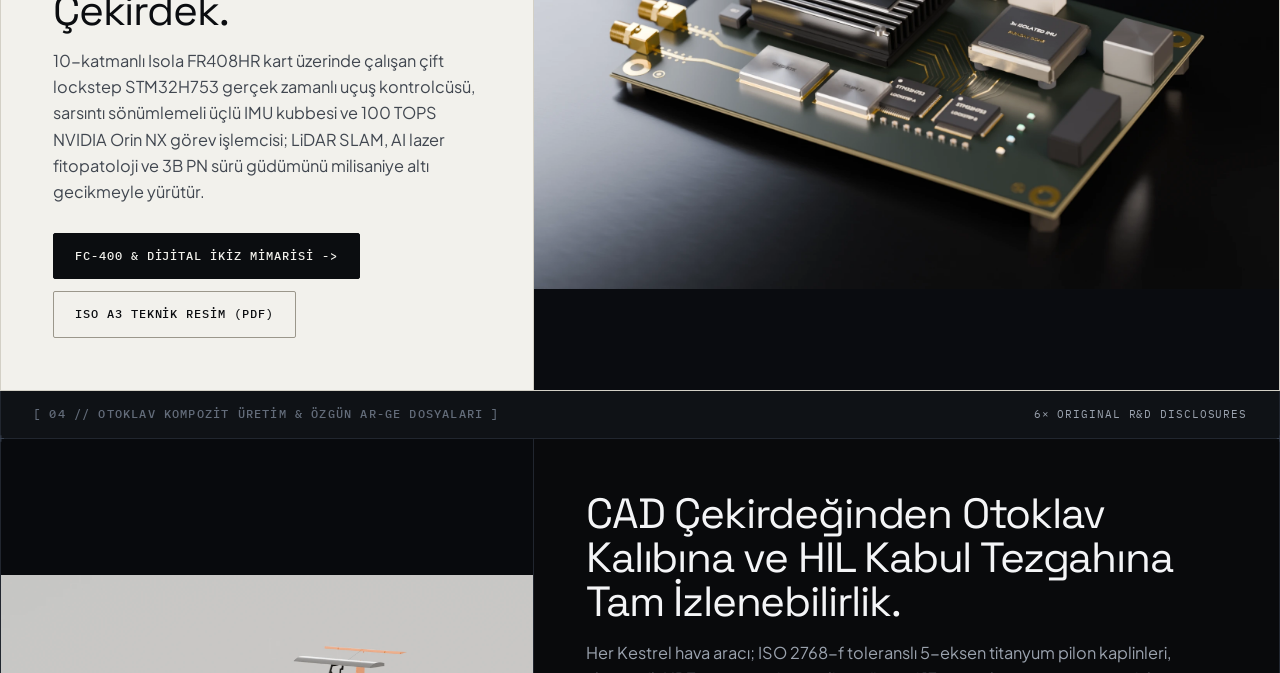
==== commit b0180009: "Upgrade Cycles OptiX hardware & A2 combat renders, fix WebGL RAM shading, ground R&D disclosures" ====
--- a/index.html
+++ b/index.html
@@ -8,6 +8,7 @@
   <link rel="preconnect" href="https://fonts.googleapis.com" />
   <link rel="preconnect" href="https://fonts.gstatic.com" crossorigin />
   <link href="https://fonts.googleapis.com/css2?family=IBM+Plex+Mono:wght@400;500;600&amp;family=Plus+Jakarta+Sans:wght@400;500;600&amp;family=Space+Grotesk:wght@400;500;600&amp;display=swap" rel="stylesheet" />
+  <link rel="icon" type="image/svg+xml" href="./favicon.svg" />
   <link rel="stylesheet" href="./css/kestrel.css" />
   <link rel="stylesheet" href="./assets/hil_rig_anatomy.css" onerror="this.remove()" />
   <script type="importmap">
--- a/css/kestrel.css
+++ b/css/kestrel.css
@@ -512,16 +512,16 @@
   grid-template-columns: 5fr 7fr;
   gap: 1px;
   background: var(--hairline);
-  min-height: 610px;
+  min-height: 520px;
 }
 
 .hero-copy-cell {
   background: var(--bg-canvas);
-  padding: clamp(2.2rem, 4vw, 3.75rem) var(--cell-pad-md);
+  padding: clamp(1.85rem, 3vw, 2.75rem) var(--cell-pad-md);
   display: flex;
   flex-direction: column;
   justify-content: space-between;
-  gap: 2rem;
+  gap: 1.65rem;
 }
 
 .hero-media-cell {
@@ -536,8 +536,9 @@
 .hero-render-wrap {
   position: relative;
   width: 100%;
+  aspect-ratio: 16 / 9;
   flex: 1;
-  min-height: 440px;
+  min-height: 360px;
   background: #07080A;
 }
 
